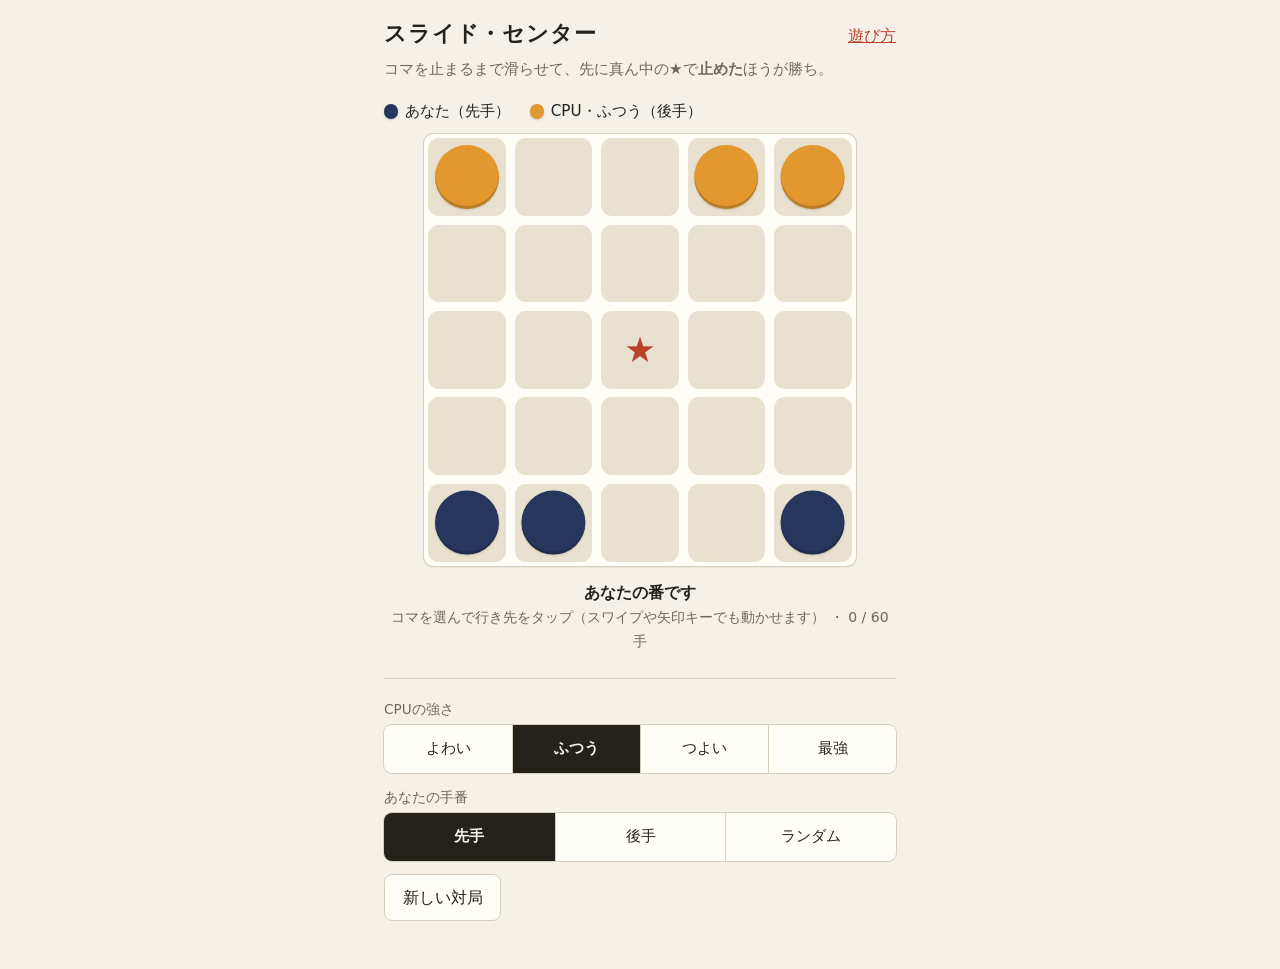
==== index.html @ 45d9d7da "init" ====
<!doctype html>
<html lang="ja">
<head>
  <meta charset="utf-8">
  <meta name="viewport" content="width=device-width, initial-scale=1">
  <title>スライド・センター</title>
  <meta name="description" content="コマを止まるまで滑らせて、先に真ん中で止めたほうが勝ち。5×5の盤で遊ぶ2人用ボードゲームのCPU対戦。">
  <meta name="robots" content="noindex">
  <meta name="theme-color" content="#f5f1e8">
  <link rel="icon" href="data:image/svg+xml,%3Csvg xmlns='http://www.w3.org/2000/svg' viewBox='0 0 100 100'%3E%3Ctext y='.9em' font-size='90'%3E%E2%98%85%3C/text%3E%3C/svg%3E">
  <link rel="stylesheet" href="style.css">
</head>
<body>
  <header class="site-header">
    <h1>スライド・センター</h1>
    <nav><a href="rules.html">遊び方</a></nav>
  </header>

  <main class="game">
    <p class="lead">コマを止まるまで滑らせて、先に真ん中の★で<strong>止めた</strong>ほうが勝ち。</p>

    <div class="players">
      <span class="player"><span class="chip" id="chip-you"></span><span id="label-you"></span></span>
      <span class="player"><span class="chip" id="chip-cpu"></span><span id="label-cpu"></span></span>
    </div>

    <div id="board" class="board"></div>

    <div class="status" aria-live="polite">
      <p id="status-main" class="status-main"></p>
      <p id="status-sub" class="status-sub"></p>
    </div>

    <div id="result" class="result" hidden>
      <p id="result-text" class="result-text"></p>
      <p id="result-detail" class="result-detail"></p>
      <button type="button" id="rematch" class="button primary">もう一度（先手・後手を交代）</button>
    </div>

    <form class="settings" id="settings">
      <fieldset>
        <legend>CPUの強さ</legend>
        <div class="segmented" id="level-options"></div>
      </fieldset>
      <fieldset>
        <legend>あなたの手番</legend>
        <div class="segmented">
          <label><input type="radio" name="side" value="first"><span>先手</span></label>
          <label><input type="radio" name="side" value="second"><span>後手</span></label>
          <label><input type="radio" name="side" value="random"><span>ランダム</span></label>
        </div>
      </fieldset>
      <button type="button" id="new-game" class="button">新しい対局</button>
    </form>
  </main>

  <script type="module" src="js/main.js"></script>
</body>
</html>
---- style.css ----
:root {
  --bg: #f5f1e8;
  --surface: #fffdf7;
  --ink: #25221c;
  --muted: #6f685b;
  --line: #d8cfbd;
  --cell: #e9e1cf;
  --accent: #b8432b;
  --first: #27365c;
  --second: #e2982f;
  --target: #2f7d5b;
  --shadow: 0 1px 2px rgb(40 30 10 / 0.18);
  color-scheme: light dark;
}

@media (prefers-color-scheme: dark) {
  :root {
    --bg: #17181b;
    --surface: #202227;
    --ink: #eceae4;
    --muted: #a3a097;
    --line: #3a3d45;
    --cell: #2b2e35;
    --accent: #ef7d63;
    --first: #7d9bea;
    --second: #f2b552;
    --target: #5fc496;
    --shadow: 0 1px 2px rgb(0 0 0 / 0.5);
  }
}

* {
  box-sizing: border-box;
}

body {
  margin: 0;
  background: var(--bg);
  color: var(--ink);
  font-family: "Hiragino Sans", "Yu Gothic UI", "Yu Gothic", Meiryo, system-ui, sans-serif;
  line-height: 1.7;
  -webkit-text-size-adjust: 100%;
  touch-action: manipulation; /* ダブルタップでの拡大を防ぐ */
  -webkit-tap-highlight-color: transparent;
}

a {
  color: var(--accent);
}

.site-header {
  display: flex;
  align-items: baseline;
  justify-content: space-between;
  gap: 1rem;
  max-width: 34rem;
  margin: 0 auto;
  padding: 1rem 1rem 0;
}

.site-header h1 {
  margin: 0;
  font-size: 1.35rem;
  letter-spacing: 0.04em;
}

.site-header h1 a {
  color: inherit;
  text-decoration: none;
}

main {
  max-width: 34rem;
  margin: 0 auto;
  padding: 0 1rem 3rem;
}

.lead {
  margin: 0.25rem 0 1rem;
  color: var(--muted);
  font-size: 0.95rem;
}

/* ---- 対局者 ---- */

.players {
  display: flex;
  flex-wrap: wrap;
  gap: 0.25rem 1.25rem;
  margin-bottom: 0.6rem;
  font-size: 0.95rem;
}

.player {
  display: inline-flex;
  align-items: center;
  gap: 0.4rem;
}

.chip {
  width: 0.95em;
  height: 0.95em;
  border-radius: 50%;
  box-shadow: var(--shadow);
}

.chip.first,
.piece.first::before {
  background: var(--first);
}

.chip.second,
.piece.second::before {
  background: var(--second);
}

/* ---- 盤 ---- */

.board {
  position: relative;
  display: grid;
  grid-template-columns: repeat(5, minmax(0, 1fr));
  grid-template-rows: repeat(5, minmax(0, 1fr));
  width: min(100%, 27rem, 62svh);
  aspect-ratio: 1;
  margin: 0 auto;
  padding: 0;
  border-radius: 0.6rem;
  background: var(--surface);
  box-shadow: 0 0 0 1px var(--line), var(--shadow);
  touch-action: none;
  user-select: none;
  -webkit-user-select: none;
  -webkit-touch-callout: none; /* 長押しメニューを出さない */
}

.cell {
  position: relative;
  display: grid;
  place-items: center;
}

.cell::before {
  content: "";
  position: absolute;
  inset: 5%;
  border-radius: 14%;
  background: var(--cell);
}

.cell.center::after {
  content: "★";
  position: relative;
  color: var(--accent);
  font-size: clamp(1.2rem, 7vw, 2.2rem);
  line-height: 1;
}

.cell.last-from::before {
  box-shadow: inset 0 0 0 2px var(--line);
  background: transparent;
}

.cell.target {
  cursor: pointer;
}

.cell.target::before {
  box-shadow: inset 0 0 0 3px var(--target);
}

.cell.target:not(.center)::after {
  content: "";
  position: relative;
  width: 22%;
  height: 22%;
  border-radius: 50%;
  background: var(--target);
}

.piece {
  position: absolute;
  top: 0;
  left: 0;
  width: 20%;
  height: 20%;
  padding: 0;
  border: 0;
  background: none;
  transition: transform 200ms cubic-bezier(0.3, 0.7, 0.3, 1);
  -webkit-tap-highlight-color: transparent;
}

.piece::before {
  content: "";
  position: absolute;
  inset: 13%;
  border-radius: 50%;
  box-shadow: inset 0 -3px 0 rgb(0 0 0 / 0.18), var(--shadow);
}

.piece.movable {
  cursor: pointer;
}

.piece.selected::before {
  outline: 3px solid var(--target);
  outline-offset: 2px;
}

.piece:focus-visible {
  outline: none;
}

.piece:focus-visible::before {
  outline: 3px solid var(--ink);
  outline-offset: 2px;
}

.piece.winner::before {
  outline: 4px solid var(--accent);
  outline-offset: 2px;
}

/* ---- 状況表示 ---- */

.status {
  min-height: 3.6rem;
  margin: 0.8rem 0 0;
  text-align: center;
}

.status p {
  margin: 0;
}

.status-main {
  font-weight: 700;
}

.status-sub {
  color: var(--muted);
  font-size: 0.88rem;
}

.result {
  margin: 0.5rem 0 0;
  padding: 1rem;
  border-radius: 0.6rem;
  background: var(--surface);
  box-shadow: 0 0 0 1px var(--line);
  text-align: center;
}

.result p {
  margin: 0;
}

.result-text {
  font-size: 1.4rem;
  font-weight: 700;
}

.result-detail {
  color: var(--muted);
  font-size: 0.9rem;
}

.result .button {
  margin-top: 0.8rem;
}

/* ---- 設定 ---- */

.settings {
  display: grid;
  gap: 0.8rem;
  margin-top: 1.5rem;
  padding-top: 1.2rem;
  border-top: 1px solid var(--line);
}

fieldset {
  min-width: 0;
  margin: 0;
  padding: 0;
  border: 0;
}

legend {
  padding: 0;
  margin-bottom: 0.25rem;
  color: var(--muted);
  font-size: 0.85rem;
}

.segmented {
  display: flex;
  border-radius: 0.5rem;
  background: var(--surface);
  box-shadow: 0 0 0 1px var(--line);
  overflow: hidden;
}

.segmented label {
  flex: 1;
  position: relative;
  text-align: center;
  cursor: pointer;
}

.segmented input {
  position: absolute;
  opacity: 0;
  inset: 0;
  margin: 0;
  cursor: pointer;
}

.segmented span {
  display: block;
  padding: 0.7rem 0.25rem; /* 指で押しやすい高さ */
  font-size: 0.95rem;
}

.segmented label + label span {
  border-left: 1px solid var(--line);
}

.segmented input:checked + span {
  background: var(--ink);
  color: var(--bg);
  font-weight: 700;
}

.segmented input:focus-visible + span {
  outline: 3px solid var(--target);
  outline-offset: -3px;
}

.button {
  justify-self: start;
  min-height: 2.75rem;
  padding: 0.55rem 1.1rem;
  border: 1px solid var(--line);
  border-radius: 0.5rem;
  background: var(--surface);
  color: var(--ink);
  font: inherit;
  cursor: pointer;
}

.button.primary {
  border-color: var(--ink);
  background: var(--ink);
  color: var(--bg);
  font-weight: 700;
}

.button:focus-visible {
  outline: 3px solid var(--target);
  outline-offset: 2px;
}

/* ---- 遊び方ページ ---- */

.doc h2 {
  margin: 2rem 0 0.4rem;
  font-size: 1.1rem;
}

.doc p,
.doc ul,
.doc ol {
  margin: 0.4rem 0;
}

.doc ul,
.doc ol {
  padding-left: 1.4rem;
}

.examples {
  display: grid;
  grid-template-columns: repeat(auto-fit, minmax(9.5rem, 1fr));
  gap: 1rem;
  margin: 1rem 0;
}

figure {
  max-width: 15rem;
  margin: 0;
}

figure .board {
  width: 100%;
  touch-action: auto;
}

figure .cell.center::after {
  font-size: 1.1rem;
}

figcaption {
  margin-top: 0.4rem;
  color: var(--muted);
  font-size: 0.85rem;
  line-height: 1.5;
}

figcaption strong {
  color: var(--ink);
}

.cell.path::before {
  box-shadow: inset 0 0 0 2px var(--target);
}

.piece.marked::before {
  outline: 3px solid var(--target);
  outline-offset: 2px;
}

.play-link {
  margin-top: 2rem;
}

.play-link .button {
  display: inline-block;
  text-decoration: none;
}

@media (prefers-reduced-motion: reduce) {
  .piece {
    transition: none !important;
  }
}
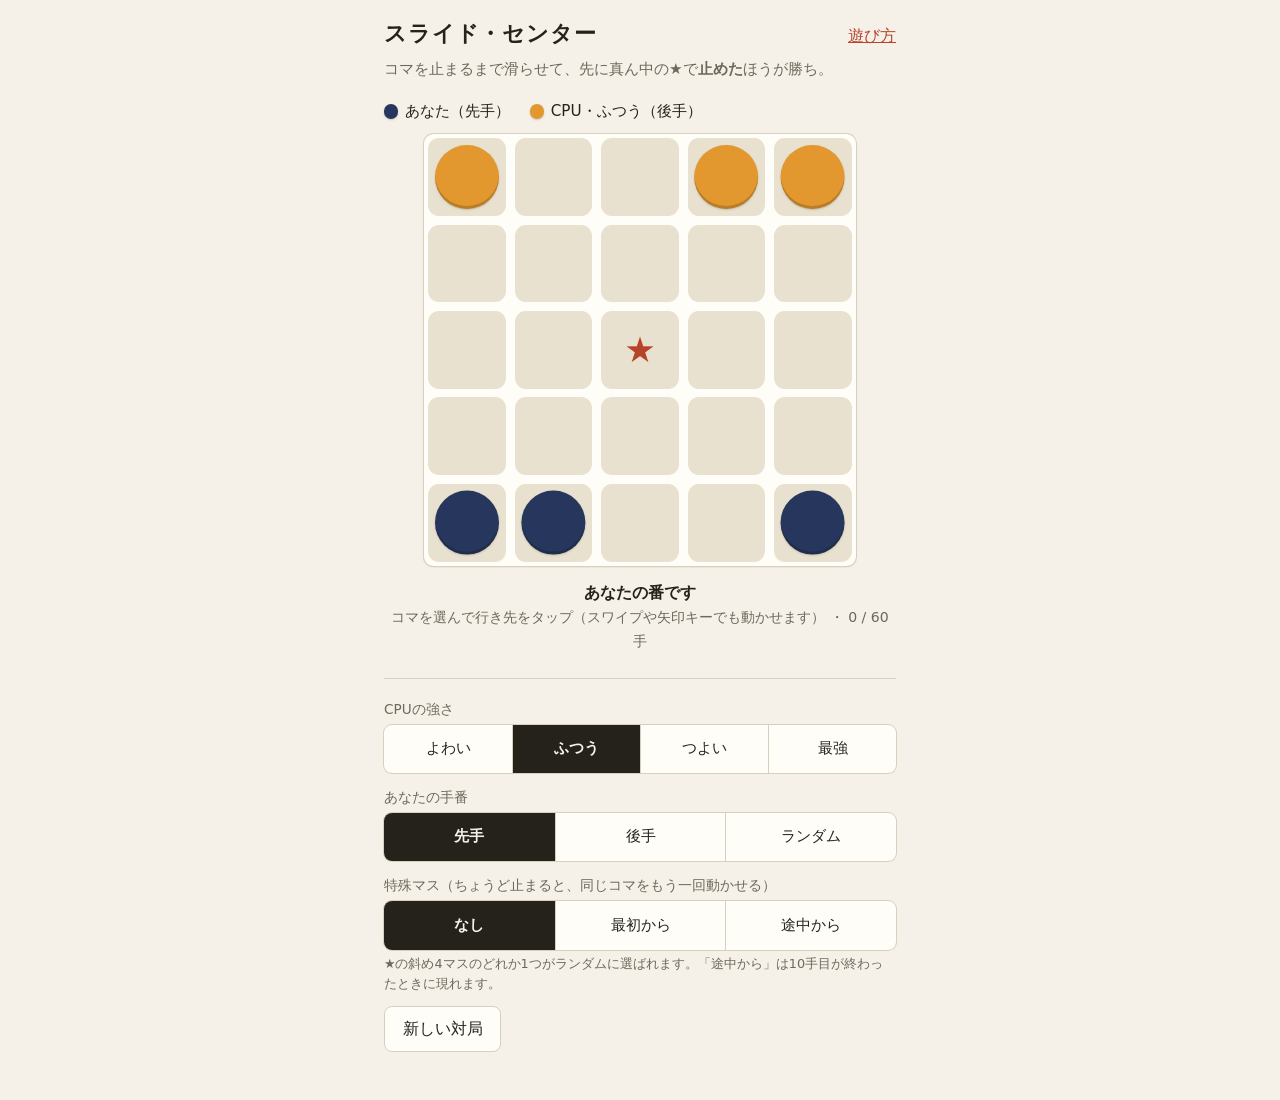
==== commit dc69e46c: "特殊マス（ちょうど止まると同じコマをもう一回動かせる）をオプションで追加 - 設定で「なし／最初から／途中から（10手目のあと）」を選べる。位置は★の斜め4マスからランダム - もう一回動かせるのは特" ====
--- a/index.html
+++ b/index.html
@@ -50,6 +50,15 @@
           <label><input type="radio" name="side" value="random"><span>ランダム</span></label>
         </div>
       </fieldset>
+      <fieldset>
+        <legend>特殊マス（ちょうど止まると、同じコマをもう一回動かせる）</legend>
+        <div class="segmented">
+          <label><input type="radio" name="bonus" value="off"><span>なし</span></label>
+          <label><input type="radio" name="bonus" value="start"><span>最初から</span></label>
+          <label><input type="radio" name="bonus" value="mid"><span>途中から</span></label>
+        </div>
+        <p class="hint">★の斜め4マスのどれか1つがランダムに選ばれます。「途中から」は10手目が終わったときに現れます。</p>
+      </fieldset>
       <button type="button" id="new-game" class="button">新しい対局</button>
     </form>
   </main>
--- a/style.css
+++ b/style.css
@@ -9,6 +9,8 @@
   --first: #27365c;
   --second: #e2982f;
   --target: #2f7d5b;
+  --bonus: #6a4fb3;
+  --bonus-bg: #ddd3ef;
   --shadow: 0 1px 2px rgb(40 30 10 / 0.18);
   color-scheme: light dark;
 }
@@ -25,6 +27,8 @@
     --first: #7d9bea;
     --second: #f2b552;
     --target: #5fc496;
+    --bonus: #c3b0ff;
+    --bonus-bg: #3d3654;
     --shadow: 0 1px 2px rgb(0 0 0 / 0.5);
   }
 }
@@ -121,6 +125,7 @@
   display: grid;
   grid-template-columns: repeat(5, minmax(0, 1fr));
   grid-template-rows: repeat(5, minmax(0, 1fr));
+  width: min(100%, 27rem, 62vh); /* svh 非対応ブラウザ向け */
   width: min(100%, 27rem, 62svh);
   aspect-ratio: 1;
   margin: 0 auto;
@@ -128,10 +133,12 @@
   border-radius: 0.6rem;
   background: var(--surface);
   box-shadow: 0 0 0 1px var(--line), var(--shadow);
-  touch-action: none;
+  /* 空きマスではページのスクロールを許し、コマの上だけスワイプ操作に使う */
+  touch-action: manipulation;
   user-select: none;
   -webkit-user-select: none;
   -webkit-touch-callout: none; /* 長押しメニューを出さない */
+  -webkit-tap-highlight-color: transparent;
 }
 
 .cell {
@@ -161,6 +168,36 @@
   background: transparent;
 }
 
+/* 特殊マス：ちょうど止まると、もう一回動かせる */
+.cell.bonus::before {
+  background: var(--bonus-bg);
+}
+
+.cell.bonus::after {
+  content: "+1";
+  position: relative;
+  color: var(--bonus);
+  font-size: clamp(0.85rem, 4.5vw, 1.35rem);
+  font-weight: 700;
+  line-height: 1;
+}
+
+.cell.bonus.appear::before {
+  animation: bonus-appear 900ms ease-out 2;
+}
+
+@keyframes bonus-appear {
+  0% {
+    box-shadow: inset 0 0 0 0 var(--bonus);
+  }
+  40% {
+    box-shadow: inset 0 0 0 5px var(--bonus);
+  }
+  100% {
+    box-shadow: inset 0 0 0 0 var(--bonus);
+  }
+}
+
 .cell.target {
   cursor: pointer;
 }
@@ -169,7 +206,7 @@
   box-shadow: inset 0 0 0 3px var(--target);
 }
 
-.cell.target:not(.center)::after {
+.cell.target:not(.center):not(.bonus)::after {
   content: "";
   position: relative;
   width: 22%;
@@ -188,6 +225,7 @@
   border: 0;
   background: none;
   transition: transform 200ms cubic-bezier(0.3, 0.7, 0.3, 1);
+  touch-action: none;
   -webkit-tap-highlight-color: transparent;
 }
 
@@ -394,6 +432,9 @@
 
 figure .board {
   width: 100%;
+}
+
+figure .piece {
   touch-action: auto;
 }
 
@@ -430,8 +471,23 @@
   text-decoration: none;
 }
 
+.hint {
+  margin: 0.3rem 0 0;
+  color: var(--muted);
+  font-size: 0.8rem;
+  line-height: 1.5;
+}
+
+figure .cell.bonus::after {
+  font-size: 0.7rem;
+}
+
 @media (prefers-reduced-motion: reduce) {
   .piece {
     transition: none !important;
   }
-}
+
+  .cell.bonus.appear::before {
+    animation: none;
+  }
+}
